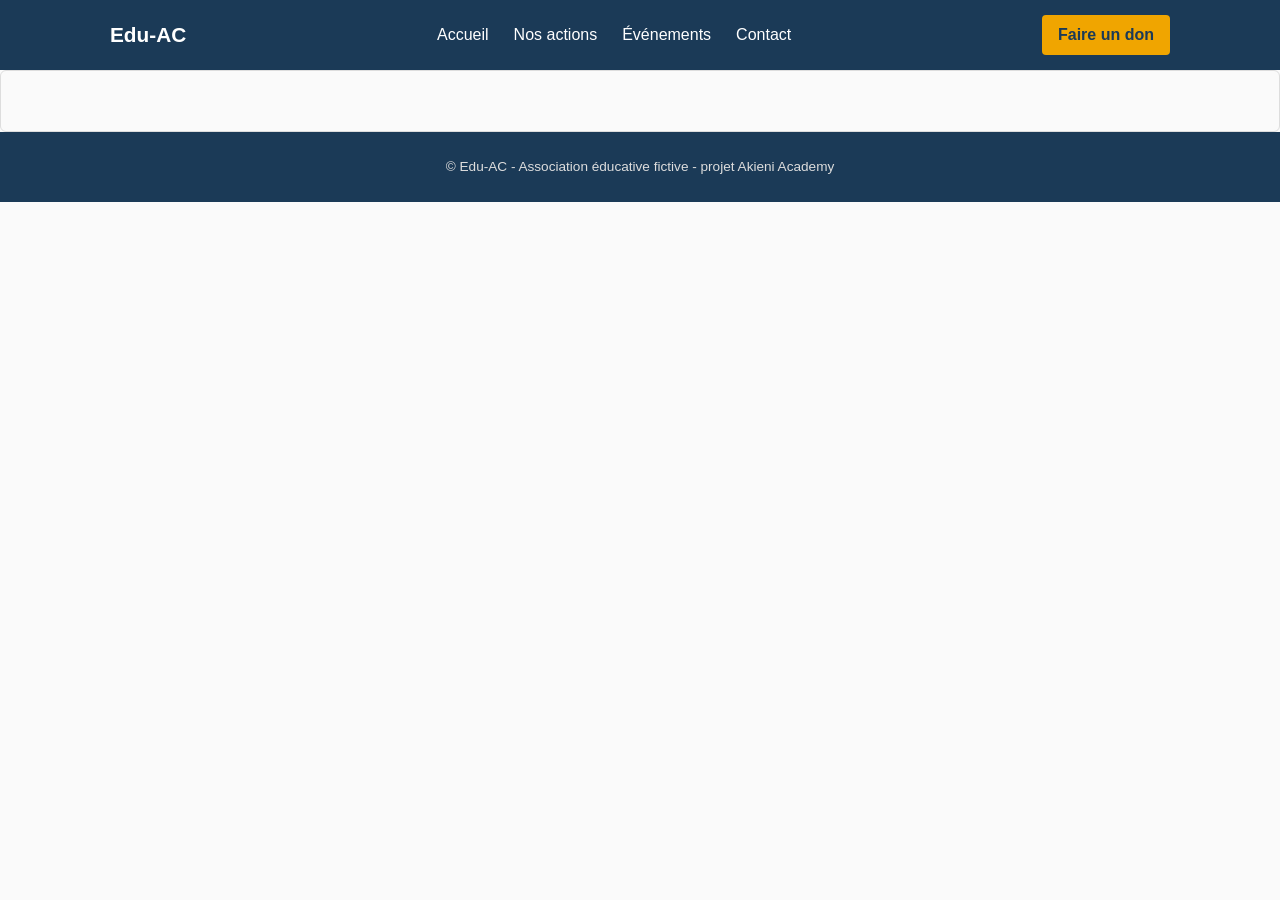
==== index.html @ 5a73828f "Base commune : header, nav, footer, style.css, page d'acceuil" ====
<!DOCTYPE html>
<html lang="fr">
<head>
  <meta charset="UTF-8">
  <meta name="viewport" content="width=device-width, initial-scale=1.0">
  <title>Edu-AC - Accueil</title>
  <link rel="stylesheet" href="style.css">
</head>
<body>

  <header>
    <nav>
      <div class="logo">Edu-AC</div>
      <ul class="nav-links">
        <li><a href="index.html">Accueil</a></li>
        <li><a href="actions.html">Nos actions</a></li>
        <li><a href="evenements.html">Événements</a></li>
        <li><a href="contact.html">Contact</a></li>
      </ul>
      <a class="btn-don" href="contact.html">Faire un don</a>
    </nav>
  </header>

  <main>
    <section class="hero">

      <!--
        A REMPLIR PAR LE DEV "ACCUEIL" (Ngassai Ndongo Dubien) 
        Consigne : un titre (h1), un court paragraphe de presentation
        de l'association, et un bouton vers contact.html (class="btn-primary").
        Vue que tu as deux parties dubien tu peux donner une AKIANA Arsène si ça ne te dérange pas
      -->

    </section>

    <section class="chiffres">

      <!--
        A REMPLIR PAR LE DEV "ACCUEIL" (Ngassai Ndongo Dubien)
        Consigne : 4 blocs "chiffres cles" (ex: nombre d'ecoles,
        d'eleves, d'enseignants, annees d'existence).
        Cette section est deja en Flexbox (voir style.css .chiffres).
        Chaque bloc peut etre un simple <div> avec un chiffre et un label.
      -->

    </section>
  </main>

  <footer>
    <p>&copy; Edu-AC - Association éducative fictive - projet Akieni Academy</p>
  </footer>

</body>
</html>
---- style.css ----
/* 
   Edu-AC - style commun
   Fichier partage : prevenir le groupe avant modif
 */

* {
  margin: 0;
  padding: 0;
  box-sizing: border-box;
}

body {
  font-family: Arial, Helvetica, sans-serif;
  color: #222;
  background-color: #fafafa;
  line-height: 1.5;
}

a {
  text-decoration: none;
  color: inherit;
}

.container {
  max-width: 1100px;
  margin: 0 auto;
  padding: 0 20px;
}

/*  HEADER + NAV (Flexbox)  */

header {
  background-color: #1b3a57;
  color: #fff;
}

nav {
  display: flex;
  justify-content: space-between;
  align-items: center;
  max-width: 1100px;
  margin: 0 auto;
  padding: 15px 20px;
}

.logo {
  font-size: 1.3rem;
  font-weight: bold;
}

.nav-links {
  list-style: none;
  display: flex;
  gap: 25px;
}

.nav-links a {
  color: #fff;
}

.btn-don {
  background-color: #f0a500;
  color: #1b3a57;
  padding: 8px 16px;
  border-radius: 4px;
  font-weight: bold;
}

/*  HERO / CHIFFRES CLES (Accueil)  */

.hero {
}

.btn-primary {
  display: inline-block;
  background-color: #1b3a57;
  color: #fff;
  padding: 12px 22px;
  border-radius: 4px;
}

.chiffres {
  display: flex;
  flex-wrap: wrap;
  justify-content: space-around;
  border: 1px solid #ddd;
  border-radius: 6px;
  padding: 30px 20px;
}

/*  NOS ACTIONS (Grid)  */

.actions-grid {
  display: grid;
  grid-template-columns: repeat(2, 1fr);
  gap: 20px;
}

.card {
  border: 1px solid #ddd;
  border-radius: 6px;
  padding: 20px;
}

/*  EVENEMENTS*/

.events-list {
}

.event {
  border-top: 1px solid #ddd;
  padding: 15px 0;
}

/*  CONTACT / DON  */

.contact-form {
}

.don-box {
  background-color: #1b3a57;
  color: #fff;
  padding: 25px;
  border-radius: 6px;
}

/*  FOOTER  */

footer {
  background-color: #1b3a57;
  color: #ddd;
  text-align: center;
  padding: 25px 20px;
  font-size: 0.85rem;
}

/*  RESPONSIVE - 3 breakpoints
   mobile ~375px / tablette ~768px / desktop ~1280px */

@media (max-width: 768px) {
  nav {
    flex-direction: column;
    gap: 12px;
  }

  .actions-grid {
    grid-template-columns: 1fr;
  }
}

@media (max-width: 375px) {
  .btn-primary,
  .btn-don {
    width: 100%;
    text-align: center;
  }
}
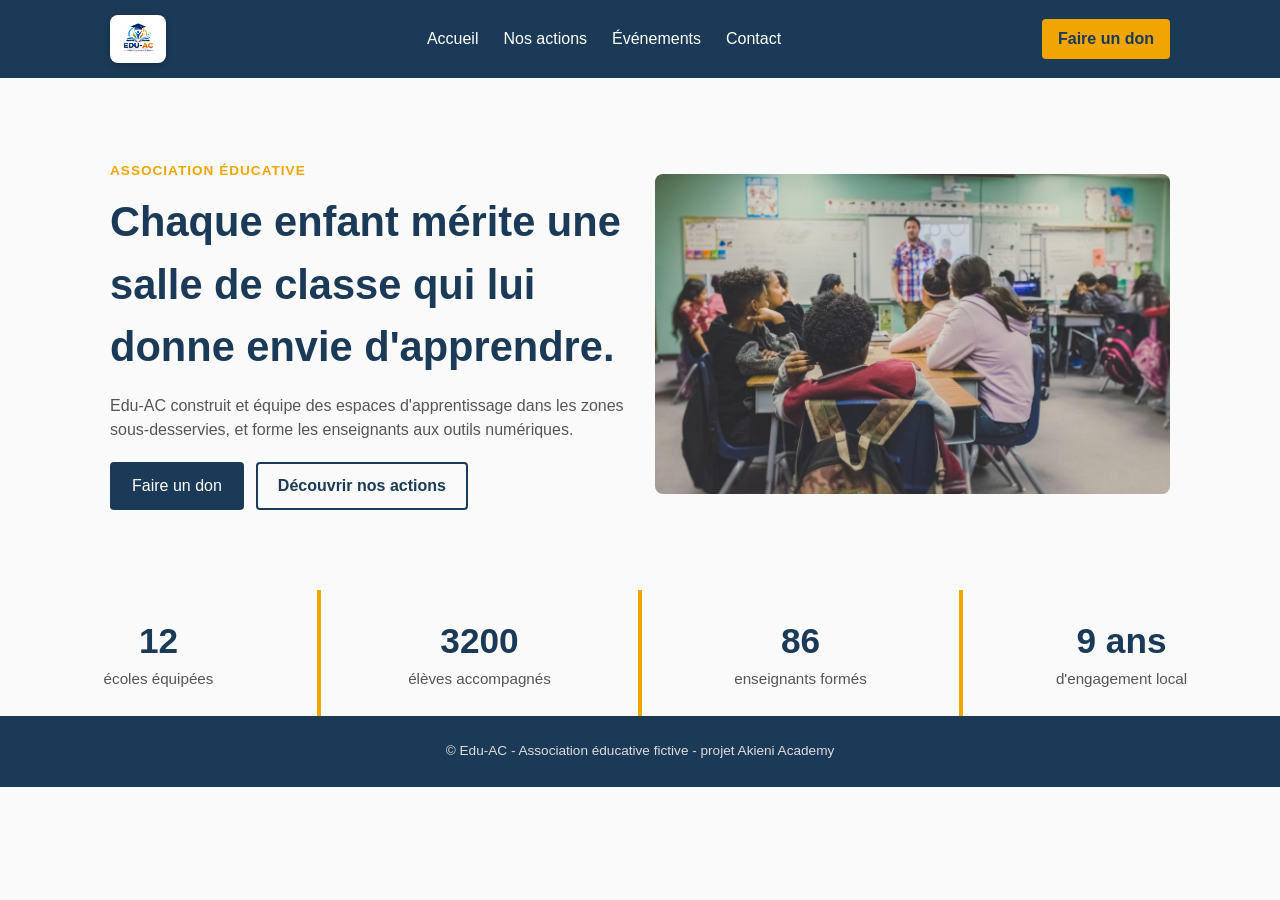
==== commit f9dfa2ff: "Ajout section hero et chiffres cles + logo dans la nav" ====
--- a/index.html
+++ b/index.html
@@ -1,54 +1,91 @@
-<!DOCTYPE html>
+<!doctype html>
 <html lang="fr">
-<head>
-  <meta charset="UTF-8">
-  <meta name="viewport" content="width=device-width, initial-scale=1.0">
-  <title>Edu-AC - Accueil</title>
-  <link rel="stylesheet" href="style.css">
-</head>
-<body>
+  <head>
+    <meta charset="UTF-8" />
+    <meta name="viewport" content="width=device-width, initial-scale=1.0" />
+    <title>Edu-AC - Accueil</title>
+    <link rel="stylesheet" href="style.css" />
+  </head>
+  <body>
+    <header>
+      <nav>
+        <div class="logo">
+          <img
+            src="assets/logo-eduac.jpeg"
+            alt="Logo Edu-AC, association éducative"
+          />
+        </div>
+        <ul class="nav-links">
+          <li><a href="index.html">Accueil</a></li>
+          <li><a href="actions.html">Nos actions</a></li>
+          <li><a href="evenements.html">Événements</a></li>
+          <li><a href="contact.html">Contact</a></li>
+        </ul>
+        <a class="btn-don" href="contact.html">Faire un don</a>
+      </nav>
+    </header>
 
-  <header>
-    <nav>
-      <div class="logo">Edu-AC</div>
-      <ul class="nav-links">
-        <li><a href="index.html">Accueil</a></li>
-        <li><a href="actions.html">Nos actions</a></li>
-        <li><a href="evenements.html">Événements</a></li>
-        <li><a href="contact.html">Contact</a></li>
-      </ul>
-      <a class="btn-don" href="contact.html">Faire un don</a>
-    </nav>
-  </header>
+    <main>
+      <section class="hero">
+        <div class="hero-content">
+          <span class="hero-tag">Association éducative</span>
+          <h1>
+            Chaque enfant mérite une salle de classe qui lui donne envie
+            d'apprendre.
+          </h1>
+          <p>
+            Edu-AC construit et équipe des espaces d'apprentissage dans les
+            zones sous-desservies, et forme les enseignants aux outils
+            numériques.
+          </p>
 
-  <main>
-    <section class="hero">
+          <div class="hero-buttons">
+            <a href="contact.html" class="btn-primary">Faire un don</a>
+            <a href="actions.html" class="btn-secondary"
+              >Découvrir nos actions</a
+            >
+          </div>
+        </div>
 
-      <!--
-        A REMPLIR PAR LE DEV "ACCUEIL" (Ngassai Ndongo Dubien) 
-        Consigne : un titre (h1), un court paragraphe de presentation
-        de l'association, et un bouton vers contact.html (class="btn-primary").
-        Vue que tu as deux parties dubien tu peux donner une AKIANA Arsène si ça ne te dérange pas
-      -->
+        <div class="hero-media">
+          <img
+            src="assets/classstudents.avif"
+            alt="Élèves dans une salle de classe équipée par Edu-AC"
+            loading="lazy"
+          />
+          <!-- loading="lazy" : le navigateur ne charge
+        l'image que quand elle approche de la zone visible à l'écran.-->
+        </div>
+      </section>
 
-    </section>
+      <section class="chiffres">
+        
+        <div class="chiffre-item">
+          <span class="chiffre-nombre">12</span>
+          <span class="chiffre-label">écoles équipées</span>
+        </div>
 
-    <section class="chiffres">
+        <div class="chiffre-item">
+          <span class="chiffre-nombre">3200</span>
+          <span class="chiffre-label">élèves accompagnés</span>
+        </div>
 
-      <!--
-        A REMPLIR PAR LE DEV "ACCUEIL" (Ngassai Ndongo Dubien)
-        Consigne : 4 blocs "chiffres cles" (ex: nombre d'ecoles,
-        d'eleves, d'enseignants, annees d'existence).
-        Cette section est deja en Flexbox (voir style.css .chiffres).
-        Chaque bloc peut etre un simple <div> avec un chiffre et un label.
-      -->
+        <div class="chiffre-item">
+          <span class="chiffre-nombre">86</span>
+          <span class="chiffre-label">enseignants formés</span>
+        </div>
 
-    </section>
-  </main>
+        <div class="chiffre-item">
+          <span class="chiffre-nombre">9 ans</span>
+          <span class="chiffre-label">d'engagement local</span>
+        </div>
+      </section>
+    </main>
 
-  <footer>
-    <p>&copy; Edu-AC - Association éducative fictive - projet Akieni Academy</p>
-  </footer>
-
-</body>
+    <footer>
+      <p>
+        &copy; Edu-AC - Association éducative fictive - projet Akieni Academy
+      </p>
+    </footer>
+  </body>
 </html>
--- a/style.css
+++ b/style.css
@@ -1,7 +1,9 @@
 /* 
    Edu-AC - style commun
-   Fichier partage : prevenir le groupe avant modif
- */
+   Fichier partage : ne contient que les elements utilises
+   sur TOUTES les pages (header, nav, footer, boutons communs).
+   Ne pas ajouter ici le style d'une section specifique a une page.
+    */
 
 * {
   margin: 0;
@@ -21,11 +23,6 @@
   color: inherit;
 }
 
-.container {
-  max-width: 1100px;
-  margin: 0 auto;
-  padding: 0 20px;
-}
 
 /*  HEADER + NAV (Flexbox)  */
 
@@ -46,6 +43,37 @@
 .logo {
   font-size: 1.3rem;
   font-weight: bold;
+  display: flex;        /* permet de bien centrer l'image verticalement */
+  align-items: center;
+}
+
+.logo img {
+  height: 48px;        /* on fixe la hauteur du logo dans la nav */
+  width: auto;         /* la largeur s'adapte automatiquement, pas de logo déformé */
+  display: block;      /* évite un petit espace fantôme sous l'image  */
+/* 
+    Le logo a un fond blanc rectangulaire.
+    Sur un header bleu marine, ça ferait un carré blanc moche.
+    padding + background blanc + border-radius = on transforme
+    ce "défaut" en carte propre et volontaire, comme un badge.
+  */
+  padding: 6px 10px;
+  background-color: #fff;
+  border-radius: 8px;
+
+  /* petite ombre pour que le logo se détache bien du header */
+  box-shadow: 0 2px 6px rgba(0, 0, 0, 0.25);
+
+  /* transition douce pour l'effet au survol (voir ci-dessous) */
+  transition: transform 0.2s ease;
+}
+
+/* 
+  Petit effet interactif : le logo grossit légèrement au survol de la souris.
+  Optionnel,  ça donne un aspect "vivant" et professionnel au site.
+*/
+.logo img:hover {
+  transform: scale(1.05);
 }
 
 .nav-links {
@@ -58,18 +86,7 @@
   color: #fff;
 }
 
-.btn-don {
-  background-color: #f0a500;
-  color: #1b3a57;
-  padding: 8px 16px;
-  border-radius: 4px;
-  font-weight: bold;
-}
-
-/*  HERO / CHIFFRES CLES (Accueil)  */
-
-.hero {
-}
+/*  BOUTONS COMMUNS (utilises sur plusieurs pages)  */
 
 .btn-primary {
   display: inline-block;
@@ -79,49 +96,12 @@
   border-radius: 4px;
 }
 
-.chiffres {
-  display: flex;
-  flex-wrap: wrap;
-  justify-content: space-around;
-  border: 1px solid #ddd;
-  border-radius: 6px;
-  padding: 30px 20px;
-}
-
-/*  NOS ACTIONS (Grid)  */
-
-.actions-grid {
-  display: grid;
-  grid-template-columns: repeat(2, 1fr);
-  gap: 20px;
-}
-
-.card {
-  border: 1px solid #ddd;
-  border-radius: 6px;
-  padding: 20px;
-}
-
-/*  EVENEMENTS*/
-
-.events-list {
-}
-
-.event {
-  border-top: 1px solid #ddd;
-  padding: 15px 0;
-}
-
-/*  CONTACT / DON  */
-
-.contact-form {
-}
-
-.don-box {
-  background-color: #1b3a57;
-  color: #fff;
-  padding: 25px;
-  border-radius: 6px;
+.btn-don {
+  background-color: #f0a500;
+  color: #1b3a57;
+  padding: 8px 16px;
+  border-radius: 4px;
+  font-weight: bold;
 }
 
 /*  FOOTER  */
@@ -134,24 +114,231 @@
   font-size: 0.85rem;
 }
 
-/*  RESPONSIVE - 3 breakpoints
-   mobile ~375px / tablette ~768px / desktop ~1280px */
+/*  RESPONSIVE - nav (commun)  */
 
 @media (max-width: 768px) {
   nav {
     flex-direction: column;
     gap: 12px;
   }
-
-  .actions-grid {
-    grid-template-columns: 1fr;
-  }
-}
-
-@media (max-width: 375px) {
-  .btn-primary,
-  .btn-don {
-    width: 100%;
-    text-align: center;
-  }
-}
+}
+
+/* 
+   A PARTIR D'ICI : chacun ajoute
+   le style de SA page dans SA propre section,
+   sans toucher a ce qu'il y a au-dessus.
+   */
+
+
+/*  Dev Accueil : .hero, .chiffres */
+/* le css de la hero section les gars */
+.hero {
+  display: flex;
+  flex-direction: column;   /* MOBILE (375px) : texte puis image, empilés verticalement */
+  gap: 30px;
+  padding: 40px 20px;
+  text-align: center;
+}
+
+.hero-tag {
+  display: inline-block;
+  font-size: 0.85rem;
+  font-weight: bold;
+  color: #f0a500;
+  text-transform: uppercase;   /* force les majuscules, comme sur la maquette */
+  letter-spacing: 1px;
+  margin-bottom: 10px;
+}
+
+.hero h1 {
+  font-size: 1.8rem;
+  color: #1b3a57;
+  margin-bottom: 15px;
+}
+
+.hero p {
+  color: #555;
+  margin-bottom: 20px;
+}
+
+.hero-buttons {
+  display: flex;
+  flex-direction: column;   /* boutons empilés sur mobile */
+  gap: 12px;
+}
+
+.btn-secondary {
+  display: inline-block;
+  border: 2px solid #1b3a57;
+  color: #1b3a57;
+  padding: 10px 20px;
+  border-radius: 4px;
+  font-weight: bold;
+}
+
+.hero-media img {
+  width: 100%;         /* l'image prend toute la largeur disponible sur mobile */
+  border-radius: 8px;
+  display: block;
+}
+
+/* TABLETTE (768px) : texte et image côte à côte */
+@media (min-width: 768px) {
+  .hero {
+    flex-direction: row;       /* on passe en ligne au lieu de colonne */
+    text-align: left;
+    align-items: center;
+  }
+  .hero-content,
+  .hero-media {
+    flex: 1;                   /* les deux blocs partagent l'espace à 50/50 */
+  }
+  .hero-buttons {
+    flex-direction: row;       /* boutons côte à côte */
+  }
+}
+
+/* DESKTOP (1280px) : on aère un peu plus */
+@media (min-width: 1280px) {
+  .hero {
+    max-width: 1100px;
+    margin: 0 auto;
+    padding: 80px 20px;
+  }
+  .hero h1 {
+    font-size: 2.6rem;
+  }
+}
+
+/* la seconde partie concernant les chiffres les de l'acceuil */
+.chiffres {
+  display: flex;
+  flex-direction: column;      /* MOBILE : empilés verticalement */
+}
+
+.chiffre-item {
+  text-align: center;
+  padding: 25px 20px;
+  border-bottom: 4px solid #f0a500;
+}
+
+.chiffre-item:last-child {
+  border-bottom: none;    /* pas de ligne après le dernier bloc */
+}
+
+.chiffre-nombre {
+  display: block;
+  font-size: 2.2rem;
+  font-weight: bold;
+  color: #1b3a57;
+}
+
+.chiffre-label {
+  color: #555;
+  font-size: 0.95rem;
+}
+
+/* TABLETTE et DESKTOP : les 4 blocs côte à côte */
+@media (min-width: 768px) {
+  .chiffres {
+    flex-direction: row;
+  }
+  .chiffre-item {
+    flex: 1;                          /* chaque bloc prend une largeur égale */
+    border-bottom: none;
+    border-right: 4px solid #f0a500;  /* la ligne devient verticale entre les blocs */
+  }
+  .chiffre-item:last-child {
+    border-right: none;
+  }
+}
+
+/*  Dev nos actions : .nos actions */
+.section-header {
+  text-align: center;
+  margin: 20px;
+}
+
+.nos-actions {
+   padding: 20px;
+   background-color: antiquewhite;
+}
+
+.container {
+  max-width: 1200px;
+  margin: 0 auto;
+  padding: 0 20px;
+  background-color: #fff;
+}
+
+/* --- GRILLE POUR LES SMARTPHONES (Par défaut) --- */
+.actions-grid {
+  display: grid;
+  grid-template-columns: 1fr; /* Une seule colonne sur mobile pour que ce soit lisible */
+  gap: 20px; 
+}
+
+
+article {
+  display: flex;
+  flex-direction: column;
+  background-color: #fff;
+  border-radius: 10px;
+  box-shadow: 0px 4px 10px rgba(0, 0, 0, 0.15);
+  overflow: hidden;
+  transition: all 0.3s ease;
+}
+article:hover {
+  transform: scale(1.01);
+  box-shadow: none;
+}
+article img {
+  width: 100%;
+  height: 250px;
+  object-fit: cover; 
+}
+
+
+.card-content {
+  display: flex;
+  flex-direction: column;
+  align-items: center;
+  padding: 15px;
+  line-height: 1.6;
+  flex-grow: 1; /* Permet au contenu de s'étirer pour aligner les boutons en bas */
+}
+
+.card-content p {
+  padding: 10px 0;
+  text-align: center;
+  flex-grow: 1; /* Pousse le bouton vers le bas si un texte est plus court qu'un autre */
+}
+
+
+article .btn-don {
+  background-color: #f0a500;
+  border: none;
+  padding: 10px 20px;
+  border-radius: 15px;
+  cursor: pointer;
+  transition: transform 0.2s ease;
+  box-shadow: 0px 4px 5px rgba(0, 0, 0, 0.2);
+}
+
+article .btn-don:hover {
+  transform: scale(1.05);
+}
+
+
+@media only screen and (min-width: 768px) {
+ .actions-grid {
+    grid-template-columns: repeat(3, 1fr);
+  }
+}
+
+
+/*  Dev Evenements : .events-list, .event */
+
+
+/*  Repo Admin (Contact) : .contact-form, .don-box  */
+
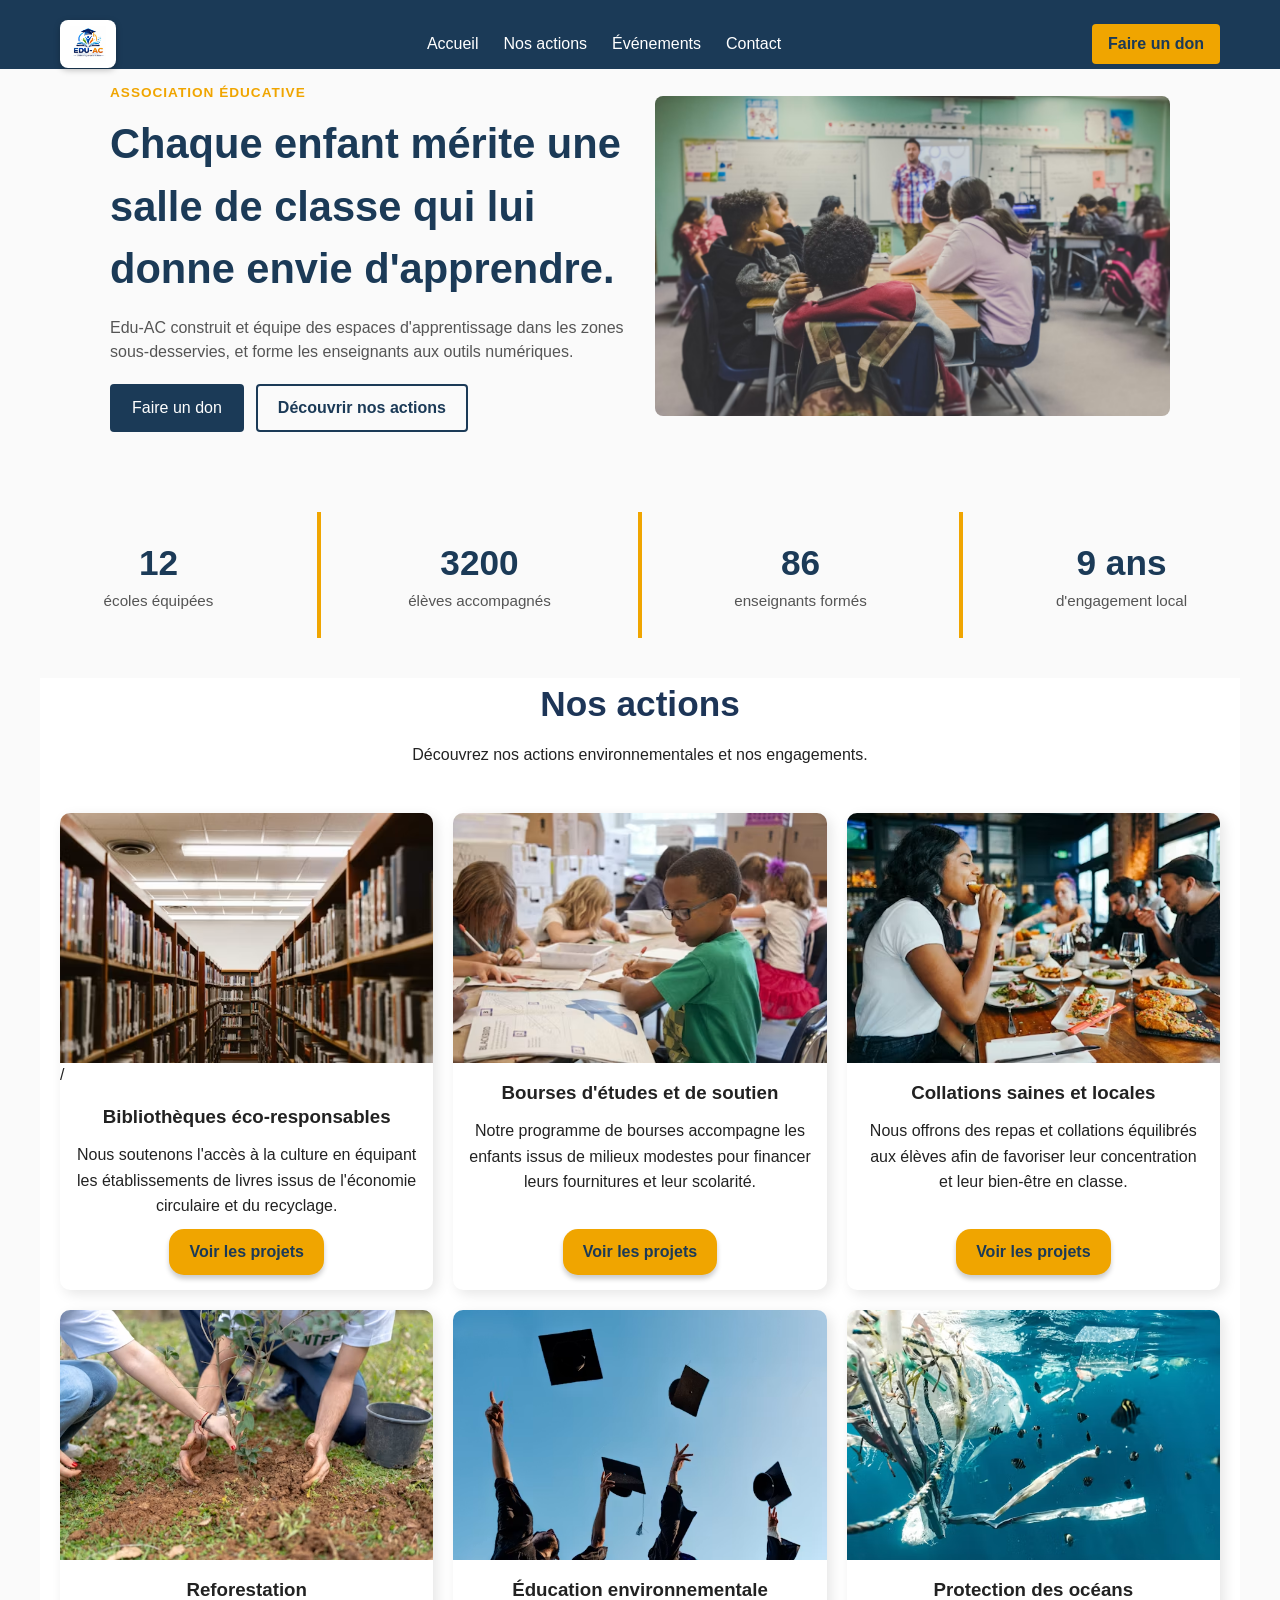
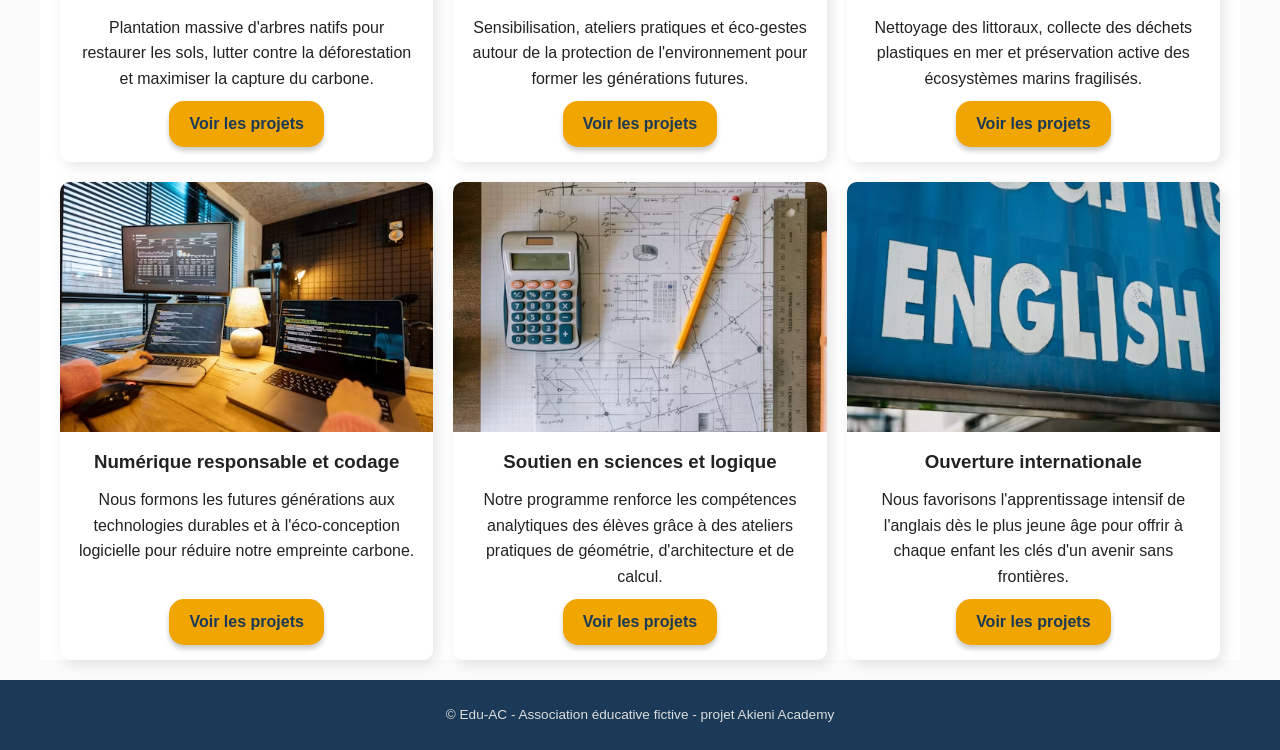
==== commit 5e36cf46: "finition du projet" ====
--- a/index.html
+++ b/index.html
@@ -17,7 +17,7 @@
         </div>
         <ul class="nav-links">
           <li><a href="index.html">Accueil</a></li>
-          <li><a href="actions.html">Nos actions</a></li>
+          <li><a href="#nos-actions">Nos actions</a></li>
           <li><a href="evenements.html">Événements</a></li>
           <li><a href="contact.html">Contact</a></li>
         </ul>
@@ -80,6 +80,107 @@
           <span class="chiffre-label">d'engagement local</span>
         </div>
       </section>
+
+      <section id="nos-actions">
+      <div class="container">
+
+        <div class="section-header">
+            <h2>Nos actions</h2>
+            <p>Découvrez nos actions environnementales et nos engagements.</p>
+        </div>
+
+        <!-- Grille des cartes -->
+        <div class="actions-grid">
+            
+        
+             <!-- Tu as oublier que quand tu met un / slash la machine va chercher les images dans le disque principal, voilà pourquoi cela n'affichait que les alt -->
+            <article class="card1">
+                <img src="images/librairie.avif" alt="librairie"> /
+                <div class="card-content">
+                    <h3>Bibliothèques éco-responsables</h3>
+                    <p>Nous soutenons l'accès à la culture en équipant les établissements de livres issus de l'économie circulaire et du recyclage.</p>
+                    <a href="#" class="btn-don">Voir les projets</a>
+                </div>
+            </article>
+
+         
+            <article class="card2">
+                <img src="images/scholarship.avif" alt="bourse d'etude">
+                <div class="card-content">
+                    <h3>Bourses d'études et de soutien</h3>
+                    <p>Notre programme de bourses accompagne les enfants issus de milieux modestes pour financer leurs fournitures et leur scolarité.</p>
+                    <a href="#" class="btn-don">Voir les projets</a>
+                <div>
+                </article>
+
+          
+            <article class="card3">
+                <img src="images/collation.avif" alt="collation">
+                <div class="card-content">
+                    <h3>Collations saines et locales</h3>
+                    <p>Nous offrons des repas et collations équilibrés aux élèves afin de favoriser leur concentration et leur bien-être en classe.</p>
+                    <a href="#" class="btn-don">Voir les projets</a>
+                </div>
+              </article>
+                 <article class="card4">
+                <img src="images/reforestation.avif" alt="Reforestation">
+                <div class="card-content">
+                    <h3>Reforestation</h3>
+                    <p>Plantation massive d'arbres natifs pour restaurer les sols, lutter contre la déforestation et maximiser la capture du carbone.</p>
+                    <a href="#" class="btn-don">Voir les projets</a>
+                </div>
+            </article>
+
+          
+            <article class="card5">
+                <img src="images/education.avif" alt="Éducation environnementale">
+                <div class="card-content">
+                    <h3>Éducation environnementale</h3>
+                    <p>Sensibilisation, ateliers pratiques et éco-gestes autour de la protection de l'environnement pour former les générations futures.</p>
+                    <a href="#" class="btn-don">Voir les projets</a>
+                </article>
+
+           
+            <article class="card6">
+                <img src="images/ocean.avif" alt="Protection des océans">
+                <div class="card-content">
+                    <h3>Protection des océans</h3>
+                    <p>Nettoyage des littoraux, collecte des déchets plastiques en mer et préservation active des écosystèmes marins fragilisés.</p>
+                    <a href="#" class="btn-don">Voir les projets</a>
+                </div>
+              </article>
+                 <article class="card7">
+                <img src="images/informatique.avif" alt="formation en informatique">
+                <div class="card-content">
+                    <h3>Numérique responsable et codage</h3>
+                    <p>Nous formons les futures générations aux technologies durables et à l'éco-conception logicielle pour réduire notre empreinte carbone.</p>
+                    <a href="#" class="btn-don">Voir les projets</a>
+                </div>
+            </article>
+
+           
+            <article class="card8">
+                <img src="images/maths.avif" alt="cours des maths">
+                <div class="card-content">
+                    <h3>Soutien en sciences et logique</h3>
+                    <p>Notre programme renforce les compétences analytiques des élèves grâce à des ateliers pratiques de géométrie, d'architecture et de calcul.</p>
+                    <a href="#" class="btn-don">Voir les projets</a>
+                </article>
+
+            <article class="card9">
+                <img src="images/english.avif" alt="formation d'Englais">
+                <div class="card-content">
+                    <h3>Ouverture internationale</h3>
+                    <p>Nous favorisons l'apprentissage intensif de l'anglais dès le plus jeune âge pour offrir à chaque enfant les clés d'un avenir sans frontières.</p>
+                    <a href="#" class="btn-don">Voir les projets</a>
+                </div>
+              </article>
+        </div>
+    </div>
+    </section> 
+    
+
+
     </main>
 
     <footer>
--- a/style.css
+++ b/style.css
@@ -3,7 +3,7 @@
    Fichier partage : ne contient que les elements utilises
    sur TOUTES les pages (header, nav, footer, boutons communs).
    Ne pas ajouter ici le style d'une section specifique a une page.
-    */
+*/
 
 * {
   margin: 0;
@@ -29,6 +29,12 @@
 header {
   background-color: #1b3a57;
   color: #fff;
+  position: fixed;
+  top: 0;
+  left: 0;
+  width: 100%;
+  height: 69px;
+ z-index: 100;
 }
 
 nav {
@@ -114,15 +120,61 @@
   font-size: 0.85rem;
 }
 
-/*  RESPONSIVE - nav (commun)  */
-
+/* RESPONSIVE - 3 breakpoints obligatoires
+   mobile ~375px / tablette ~768px / desktop ~1280px
+   Ici : uniquement pour les elements communs (nav, footer, boutons).
+   Chaque dev doit AUSSI ajouter ses propres media queries
+   pour ses classes, dans sa section plus bas. */
+
+/* Tablette (~768px) */
 @media (max-width: 768px) {
   nav {
     flex-direction: column;
     gap: 12px;
   }
-}
-
+
+  .nav-links {
+    gap: 15px;
+    flex-wrap: wrap;
+    justify-content: center;
+  }
+}
+
+/* Mobile (~375px) */
+@media (max-width: 375px) {
+  .logo {
+    font-size: 1.1rem;
+  }
+
+  .nav-links {
+    gap: 10px;
+    font-size: 0.9rem;
+  }
+
+  .btn-primary,
+  .btn-don {
+    width: 100%;
+    text-align: center;
+    display: block;
+  }
+
+  footer {
+    font-size: 0.75rem;
+    padding: 18px 15px;
+  }
+}
+
+/* Desktop large (~1280px et plus) */
+@media (min-width: 1280px) {
+  .container {
+    max-width: 1200px;
+  }
+
+  nav {
+    max-width: 1200px;
+    padding: 20px 20px;
+  }
+}
 /* 
    A PARTIR D'ICI : chacun ajoute
    le style de SA page dans SA propre section,
@@ -259,9 +311,10 @@
   margin: 20px;
 }
 
-.nos-actions {
+#nos-actions {
    padding: 20px;
-   background-color: antiquewhite;
+  background-color: transparent;
+
 }
 
 .container {
@@ -284,7 +337,7 @@
   flex-direction: column;
   background-color: #fff;
   border-radius: 10px;
-  box-shadow: 0px 4px 10px rgba(0, 0, 0, 0.15);
+  box-shadow: 4px 4px 13px rgba(0, 0, 0, 0.1);
   overflow: hidden;
   transition: all 0.3s ease;
 }
@@ -338,7 +391,394 @@
 
 
 /*  Dev Evenements : .events-list, .event */
-
+.events{
+    width: 90%;
+    max-width: 1200px;
+    margin: 70px auto;
+    padding: 50px 30px;
+    background: #fff;
+    border-radius: 15px;
+}
+
+.section-header{
+    text-align: center;
+    margin-bottom: 45px;
+}
+
+.section-header h2{
+    font-size: 2.2rem;
+    color: #1d3557;
+    margin-bottom: 10px;
+}
+
+.section-header p{
+   
+    max-width: 650px;
+    margin: auto;
+    line-height: 1.7;
+}
+
+/* CONTENEUR */
+
+.events-container{
+    display: flex;
+    flex-direction: column;
+    gap: 35px;
+}
+
+/* CARTE */
+
+.event-card{
+    display: flex;
+    background: #fff;
+    border-radius: 18px;
+    overflow: hidden;
+    box-shadow: 0 8px 20px rgba(0,0,0,.12);
+    transition: .4s;
+}
+
+.event-card:hover{
+    transform: translateY(-8px);
+    box-shadow: 0 15px 30px rgba(0,0,0,.20);
+}
+
+/* IMAGE */
+
+.event-image{
+    width: 38%;
+    position: relative;
+    overflow: hidden;
+}
+
+.event-image img{
+    width: 100%;
+    height: 100%;
+    object-fit: cover;
+    transition: .5s;
+}
+
+.event-card:hover .event-image img{
+    transform: scale(1.08);
+}
+
+
+/* CONTENU */
+
+.event-content{
+    width: 62%;
+    padding: 30px;
+    display: flex;
+    flex-direction: column;
+    justify-content: center;
+}
+
+.category{
+    display: inline-block;
+    color: #f4a300;
+    font-weight: bold;
+    margin-bottom: 10px;
+}
+
+.event-content h3{
+    color: #1d3557;
+    font-size: 1.7rem;
+    margin-bottom: 15px;
+}
+
+.event-info{
+    display: flex;
+    flex-wrap: wrap;
+    gap: 18px;
+    margin-bottom: 20px;
+}
+
+.event-info p{
+    font-size: .95rem;
+    color: #666;
+}
+
+.description{
+    color: #555;
+    line-height: 1.8;
+    margin-bottom: 25px;
+}
+
+/* BOUTON */
+
+.event-btn{
+    width: fit-content;
+    padding: 12px 28px;
+    background: #f4a300;
+    color: #1d3557;
+    text-decoration: none;
+    border-radius: 10px;
+    font-weight: bold;
+    transition: .3s;
+    box-shadow: 0 4px 10px rgba(0,0,0,.2);
+}
 
 /*  Repo Admin (Contact) : .contact-form, .don-box  */
-
+/* Mobil/*page de contact*/
+#contact{   
+padding:60px 10%;  
+background:white;
+}
+#contact h2
+{text-align:center;   
+font-size:38px;   
+margin-bottom:20px; 
+color:#1b2a4e;
+}
+#contact p
+{ 
+text-align:center;    
+max-width:700px;    
+margin:auto;    
+margin-bottom:40px;   
+color:#555;
+}
+form{   
+ max-width:700px;    
+   
+ display:grid;  
+ gap:20px;
+}
+input,textarea{   
+padding:15px;  
+border:1px solid #ccc;
+border-radius:8px; 
+font-size:16px;
+}
+textarea{    
+resize:none;
+}
+button{    
+background:#284b8d;  
+color:white;
+border:none;    
+padding:15px;   
+border-radius:8px;    
+font-size:18px;    
+cursor:pointer;    
+transition:.4s;
+}
+button:hover
+{   
+background:#162d58;
+}
+/* Tablette */
+@media (max-width:768px)
+{
+    #equipe h2,    #contact h2
+    {
+      font-size:30px;   
+     }    
+     .member
+     {  
+            width:320px;  
+          }
+  }
+  /* Mobile */
+  @media (max-width:375px)
+  {    
+    #equipe,    #contact{  
+            padding:40px 20px;  
+      }   
+       .member{  
+        width:100%;  
+        }    
+        button
+        {
+          width:100%; 
+        }
+}
+
+.h2, .p1{
+margin-left: 30px;
+padding-top: 20px;
+}
+.bat{
+background-color:rgb(10, 10, 27);
+border: 1px solid rgb(40, 36, 94);
+color: white;
+padding: 5px;
+border-radius: 10px;
+margin-left: 25px;
+margin-top: 10px;
+max-width: 150px;
+}
+.bu{
+position: relative;
+top:50px;
+left: 50px;
+background-color:rgb(10, 10, 27);
+border: 1px solid rgb(40, 36, 94);
+color: white;
+padding: 5px;
+border-radius: 5px;
+max-width: 150px;
+}
+.bo{
+background-color:rgb(10, 10, 27);
+border: 1px solid rgb(40, 36, 94);
+color: white;
+padding: 5px;
+border-radius: 5px;
+max-width: 150px;
+margin-top: 50px;
+}
+.bt{
+background-color: #f0a500;
+border: 1px solid rgb(40, 36, 94);
+color: white;
+padding: 5px;
+border-radius: 5px;
+width: 250px;
+height: 30px;
+margin-top: 80px;
+margin-left: 35px;
+}
+.div{
+width:100%;
+height: 400px;
+background-color: rgb(10, 10, 27);
+color: white;
+margin-top: 10px;
+
+}
+/*Tablete 768px */
+@media only screen and (min-width:425px) and (min-width:768px){
+form{
+max-width: 50%;
+height:  auto;
+border: 1px solid rgb(240, 233, 233);
+border-radius: 10px;
+box-shadow: 4px 4px 4px 4px rgb(240, 233, 233);
+margin-left: 200px;
+}
+
+.div{
+width:100%;
+height: 300px;
+background-color: rgb(10, 10, 27);
+color: white;
+margin-top: 10px;
+}
+
+.a{
+margin: 20px 10px 10px 10px;
+}
+.bu{
+position: relative;
+top: 0px;
+left: 10px;
+}
+.bt{
+margin-left:150px;
+}
+.btn{
+ background-color: #f0a500;
+  color: #1b3a57;
+  border-radius: 4px;
+  font-weight: bold;
+  border: none;
+  margin-left: 40px;
+  margin-top: 30px;
+  margin-bottom: 20px;
+  padding-right: 120px;
+  padding-left: 120px;
+}
+}
+
+/*laptop 1280*/
+
+@media only screen and (min-width: 1280px)  {
+form{
+max-width: 55%;
+height:  400px;
+border-radius: 10px;
+margin-left: 250px;
+}
+.h2, .p1{
+margin-left: 100px;
+padding-top: 20px;
+}
+.message textarea{
+width: 100%;
+max-width: 310px;
+margin-left: 150px;
+border-radius: 10px;
+border: 1px solid rgb(240, 233, 233);
+height: 100px;
+margin-left: 150px;
+resize: none;
+outline: none;
+margin-top: 20px;
+}
+.btn{
+background-color: #f0a500;
+  color: #1b3a57;
+  border-radius: 4px;
+  font-weight: bold;
+  border: none;
+  margin-left: 180px;
+  margin-top: 50px;
+  margin-bottom: 10px;
+  padding-right: 120px;
+  padding-left: 120px;
+}
+.nom{
+margin-left: 125px;
+padding-top: 10px;
+margin-top: 30px;
+
+}
+.prenom{
+margin-left: 100px;
+padding-top: 10px;
+margin-top: 20px;
+}
+.nom input{
+padding-right: 150px;
+}
+.prenom input{
+padding-right: 150px;
+}
+.div{
+width: 100%;
+height: 350px;
+}
+ .bt{
+background-color: #f0a500;
+border: 1px solid rgb(40, 36, 94);
+color: rgb(0, 0, 0);
+padding-top: 10px;
+padding-right: 10px;
+border-radius: 5px;
+margin-left: 300px;
+width: 250px;
+height: 60px;
+cursor:pointer;
+}
+.bat{
+margin-left: 100px;
+padding: 10px;
+cursor:pointer;
+}
+.bo{
+margin-left: 50px;
+padding: 10px;
+cursor:pointer;
+}
+.bu{
+position: relative;
+top: 1px;
+left: 50px;
+padding: 10px;
+cursor:pointer;
+}
+.div button{
+margin-top: 50px;
+}
+}
+
